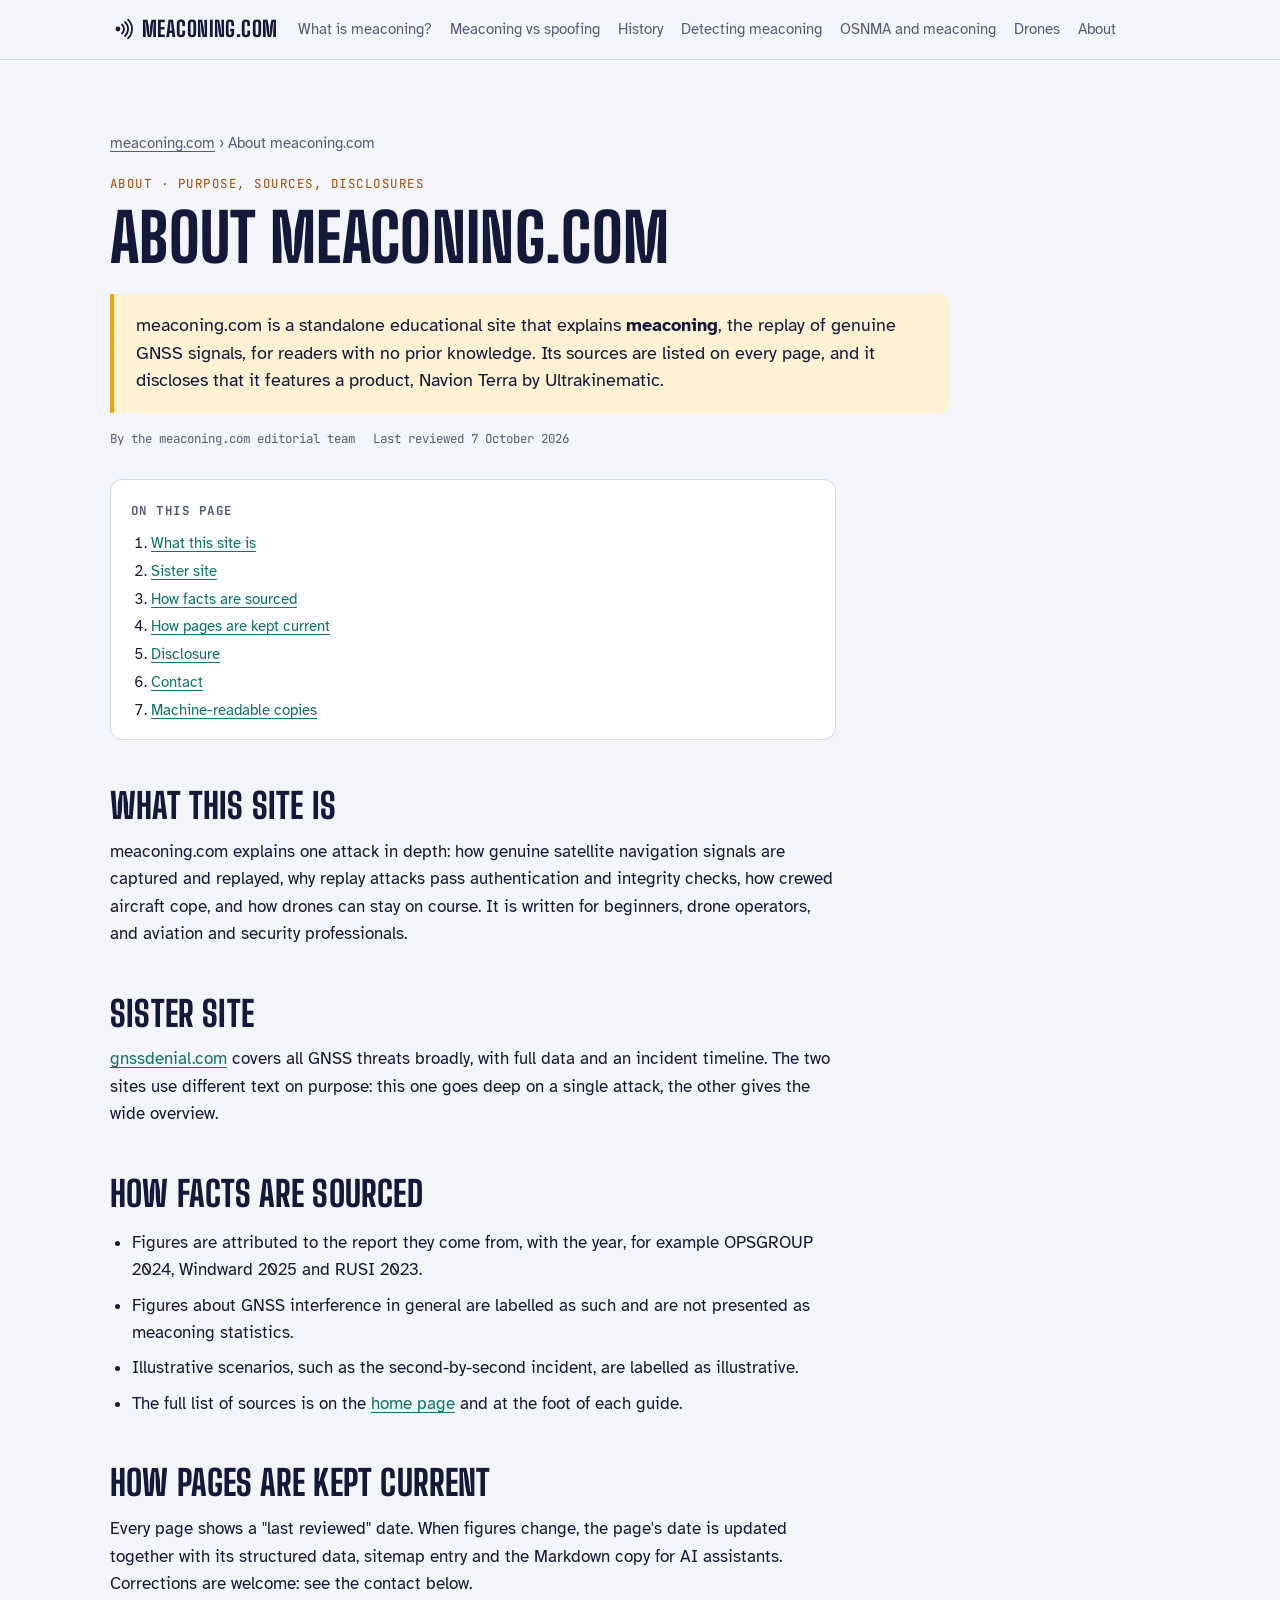
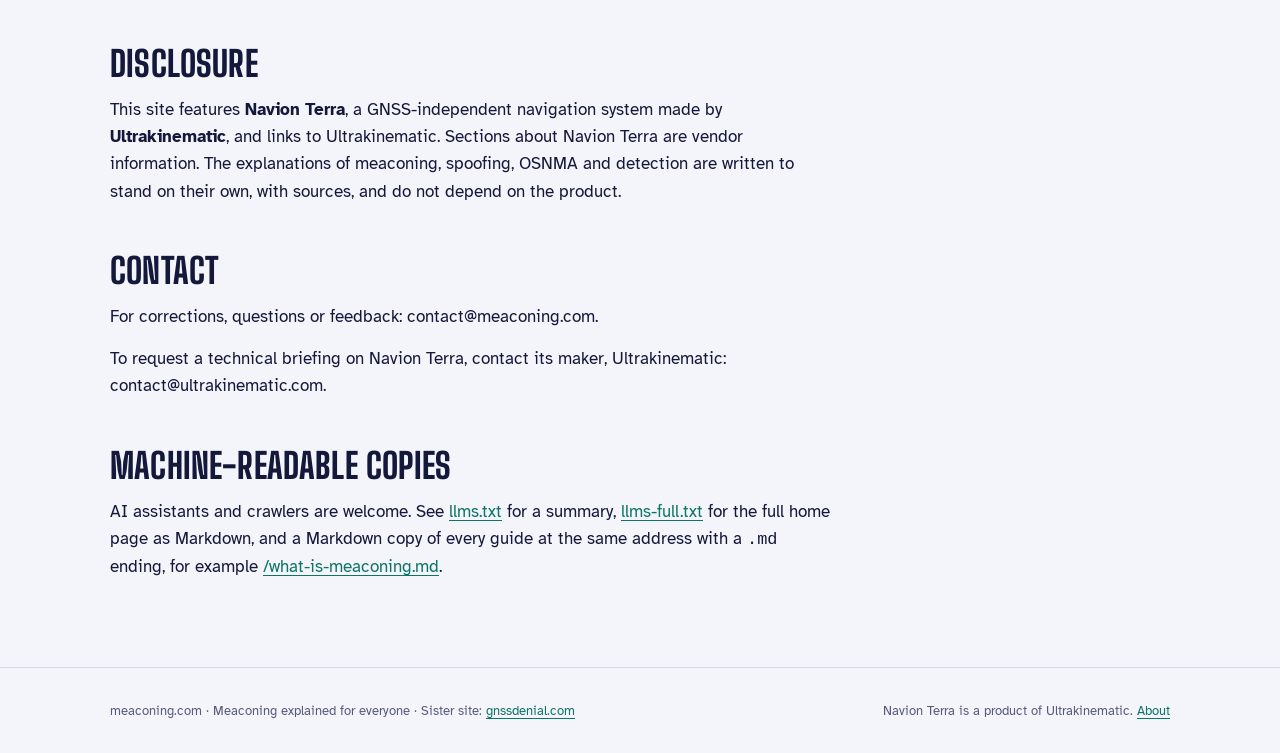
==== about/index.html @ ce650474 "Add GEO guide pages, entity links, Markdown copies and indexing files Seven new pages (what-is-meaco" ====
<!doctype html>
<html lang="en">
<head>
<meta charset="utf-8">
<meta name="viewport" content="width=device-width, initial-scale=1, viewport-fit=cover">
<title>About meaconing.com: Purpose, Sources and Disclosures</title>
<meta name="description" content="What meaconing.com is, how its facts are sourced and kept current, its relationship to gnssdenial.com, and a disclosure about Navion Terra and Ultrakinematic.">
<link rel="canonical" href="https://meaconing.com/about/">
<meta name="robots" content="index, follow, max-snippet:-1, max-image-preview:large, max-video-preview:-1">
<meta name="author" content="meaconing.com">
<meta name="theme-color" content="#f4f5fa" media="(prefers-color-scheme: light)">
<meta name="theme-color" content="#0c0f2b" media="(prefers-color-scheme: dark)">
<meta property="og:type" content="article">
<meta property="og:site_name" content="meaconing.com">
<meta property="og:title" content="About meaconing.com: Purpose, Sources and Disclosures">
<meta property="og:description" content="What meaconing.com is, how its facts are sourced and kept current, its relationship to gnssdenial.com, and a disclosure about Navion Terra and Ultrakinematic.">
<meta property="og:url" content="https://meaconing.com/about/">
<meta property="og:image" content="https://meaconing.com/og-image.png">
<meta property="og:image:width" content="1200">
<meta property="og:image:height" content="630">
<meta property="og:locale" content="en_US">
<meta property="article:published_time" content="2026-10-07">
<meta property="article:modified_time" content="2026-10-07">
<meta name="twitter:card" content="summary_large_image">
<meta name="twitter:title" content="About meaconing.com: Purpose, Sources and Disclosures">
<meta name="twitter:description" content="What meaconing.com is, how its facts are sourced and kept current, its relationship to gnssdenial.com, and a disclosure about Navion Terra and Ultrakinematic.">
<meta name="twitter:image" content="https://meaconing.com/og-image.png">
<link rel="icon" href="/favicon.svg" type="image/svg+xml">
<link rel="icon" href="/favicon-32.png" sizes="32x32" type="image/png">
<link rel="apple-touch-icon" href="/apple-touch-icon.png">
<link rel="manifest" href="/site.webmanifest">
<link rel="alternate" type="text/markdown" title="Markdown version" href="/about.md">
<script type="application/ld+json">
{
 "@context": "https://schema.org",
 "@graph": [
  {
   "@type": "WebSite",
   "@id": "https://meaconing.com/#website",
   "url": "https://meaconing.com/",
   "name": "meaconing.com",
   "alternateName": "Meaconing explained",
   "inLanguage": "en",
   "publisher": {
    "@id": "https://meaconing.com/#org"
   }
  },
  {
   "@type": "Organization",
   "@id": "https://meaconing.com/#org",
   "name": "meaconing.com",
   "url": "https://meaconing.com/",
   "logo": "https://meaconing.com/icon-512.png",
   "sameAs": [
    "https://gnssdenial.com/"
   ],
   "contactPoint": {
    "@type": "ContactPoint",
    "contactType": "editorial",
    "email": "contact@meaconing.com"
   }
  },
  {
   "@type": "AboutPage",
   "@id": "https://meaconing.com/about/#article",
   "url": "https://meaconing.com/about/",
   "mainEntityOfPage": "https://meaconing.com/about/",
   "headline": "About meaconing.com",
   "name": "About meaconing.com: Purpose, Sources and Disclosures",
   "description": "What meaconing.com is, how its facts are sourced and kept current, its relationship to gnssdenial.com, and a disclosure about Navion Terra and Ultrakinematic.",
   "inLanguage": "en",
   "datePublished": "2026-10-07",
   "dateModified": "2026-10-07",
   "image": "https://meaconing.com/og-image.png",
   "author": {
    "@id": "https://meaconing.com/#org"
   },
   "publisher": {
    "@id": "https://meaconing.com/#org"
   },
   "isPartOf": {
    "@id": "https://meaconing.com/#website"
   },
   "breadcrumb": {
    "@id": "https://meaconing.com/about/#breadcrumb"
   }
  },
  {
   "@type": "BreadcrumbList",
   "@id": "https://meaconing.com/about/#breadcrumb",
   "itemListElement": [
    {
     "@type": "ListItem",
     "position": 1,
     "name": "meaconing.com",
     "item": "https://meaconing.com/"
    },
    {
     "@type": "ListItem",
     "position": 2,
     "name": "About meaconing.com",
     "item": "https://meaconing.com/about/"
    }
   ]
  }
 ]
}
</script>
<style>:root{padding-top:env(safe-area-inset-top,0px);padding-bottom:env(safe-area-inset-bottom,0px)}body{margin:0}img{max-width:100%}[hidden]{display:none!important}</style>
<link rel="preconnect" href="https://fonts.googleapis.com">
<link rel="preconnect" href="https://fonts.gstatic.com" crossorigin>
<link rel="stylesheet" href="https://fonts.googleapis.com/css2?family=Big+Shoulders+Display:wght@700;800&family=Atkinson+Hyperlegible:ital,wght@0,400;0,700;1,400&family=JetBrains+Mono:wght@400;500&display=swap">
<style>
/* Layout: a night-sky field guide. One reading column for beginners, widened for diagrams and tables; signal-yellow marks the echo (the attack), teal marks independent navigation. */
:root{
  --bg:#f4f5fa; --surface:#ffffff; --sunk:#e9ebf4; --ink:#14183a; --muted:#565b7c; --line:#d6d9ea;
  --echo:#a14b00; --echo-fill:#f5a300; --echo-soft:#fff1d1; --safe:#0d7468; --safe-soft:#d8f1ec; --ok:#1d7a3a;
  --band:#14183a; --band-ink:#ffc23d; --band-muted:#b9bddb;
  --f-display:"Big Shoulders Display","Arial Narrow","Roboto Condensed",sans-serif;
  --f-body:"Atkinson Hyperlegible",system-ui,-apple-system,"Segoe UI",sans-serif;
  --f-mono:"JetBrains Mono",ui-monospace,Menlo,monospace;
  --t-xs:.78rem; --t-sm:.92rem; --t-md:1.06rem; --t-lg:1.4rem; --t-xl:clamp(2rem,4.4vw,3rem); --t-hero:clamp(2.4rem,5.2vw,4.3rem);
  --r:12px;
}
@media (prefers-color-scheme: dark){:root:not([data-theme="light"]){
  --bg:#0c0f2b; --surface:#141943; --sunk:#10143a; --ink:#eceefd; --muted:#a4a9cc; --line:#272d5e;
  --echo:#ffc23d; --echo-fill:#ffc23d; --echo-soft:#33290f; --safe:#3ad6c0; --safe-soft:#123b3c; --ok:#5ad08a;
  --band:#05071c; --band-ink:#ffc23d; --band-muted:#9da2c8; color-scheme:dark}}
:root[data-theme="dark"]{
  --bg:#0c0f2b; --surface:#141943; --sunk:#10143a; --ink:#eceefd; --muted:#a4a9cc; --line:#272d5e;
  --echo:#ffc23d; --echo-fill:#ffc23d; --echo-soft:#33290f; --safe:#3ad6c0; --safe-soft:#123b3c; --ok:#5ad08a;
  --band:#05071c; --band-ink:#ffc23d; --band-muted:#9da2c8; color-scheme:dark}

*{box-sizing:border-box}
html{scroll-behavior:smooth}
@media (prefers-reduced-motion: reduce){html{scroll-behavior:auto}}
body{background:var(--bg);color:var(--ink);font-family:var(--f-body);font-size:var(--t-md);line-height:1.62}
a{color:var(--safe);text-underline-offset:3px}
a:focus-visible,button:focus-visible,input:focus-visible{outline:2px solid var(--echo);outline-offset:3px;border-radius:4px}
.wrap{max-width:1140px;margin:0 auto;padding-inline:clamp(16px,4vw,40px)}
h1,h2,h3{font-family:var(--f-display);line-height:1.02;text-wrap:balance;margin:0;font-weight:800;letter-spacing:.005em}
h2{font-size:var(--t-xl);text-transform:uppercase}
h3{font-size:var(--t-lg);font-weight:700}
p{margin:0}
.lede{color:var(--muted);max-width:64ch}
.eyebrow{font-family:var(--f-mono);font-size:var(--t-xs);letter-spacing:.12em;text-transform:uppercase;color:var(--echo)}
.eyebrow.safe{color:var(--safe)}
.tab{font-variant-numeric:tabular-nums}
.sechead{display:grid;gap:14px;margin-bottom:36px;max-width:820px}
section{padding-block:clamp(56px,8vw,96px)}
section+section{border-top:1px solid var(--line)}
.prose{display:grid;gap:14px;max-width:66ch}

/* nav */
.nav{position:sticky;top:env(safe-area-inset-top,0px);z-index:30;background:color-mix(in srgb,var(--bg) 90%,transparent);backdrop-filter:blur(8px);border-bottom:1px solid var(--line)}
.nav .wrap{display:flex;align-items:center;gap:20px;padding-block:12px}
.brand{font-family:var(--f-display);font-weight:800;font-size:1.35rem;letter-spacing:.02em;color:var(--ink);text-decoration:none;display:flex;gap:8px;align-items:center;white-space:nowrap}
.navlinks{display:flex;gap:18px;overflow-x:auto;scrollbar-width:none;min-width:0;font-size:var(--t-sm)}
.navlinks::-webkit-scrollbar{display:none}
.navlinks a{color:var(--muted);text-decoration:none;white-space:nowrap}
.navlinks a:hover{color:var(--ink)}

/* hero */
.hero{padding-block:clamp(36px,6vw,72px)}
.hero-grid>*{min-width:0}
.hero-grid{display:grid;grid-template-columns:minmax(0,.95fr) minmax(0,1.05fr);gap:clamp(24px,4vw,56px);align-items:start}
.pron{font-family:var(--f-mono);font-size:var(--t-sm);color:var(--muted);margin-top:16px}
.pron b{color:var(--ink);font-weight:500}
.hero h1{font-size:var(--t-hero);text-transform:uppercase;margin-top:10px}
.hero h1 span{color:var(--echo)}
.hero .lede{margin-top:20px;font-size:1.12rem}
.cta{display:flex;flex-wrap:wrap;gap:12px;margin-top:26px}
.btn{display:inline-flex;align-items:center;gap:8px;padding:11px 18px;border-radius:999px;font-weight:700;font-size:var(--t-sm);text-decoration:none;border:1.5px solid var(--ink);color:var(--ink);background:transparent;cursor:pointer;font-family:var(--f-body)}
.btn.primary{background:var(--ink);color:var(--bg)}

/* incident replay */
.replay{background:var(--surface);border:1px solid var(--line);border-radius:16px;overflow:hidden;margin:0}
.replay-top{display:flex;justify-content:space-between;align-items:center;gap:12px;padding:12px 14px;border-bottom:1px solid var(--line);background:var(--sunk)}
.replay-top b{font-family:var(--f-mono);font-size:var(--t-xs);letter-spacing:.1em;text-transform:uppercase;font-weight:500}
.clock{font-family:var(--f-mono);font-size:var(--t-xs);color:var(--muted);font-variant-numeric:tabular-nums}
canvas#rp{display:block;width:100%;aspect-ratio:16/9;max-width:100%}
.ctrl{display:flex;align-items:center;gap:12px;padding:10px 14px;border-top:1px solid var(--line)}
.ctrl button{flex:none;width:38px;height:38px;border-radius:50%;border:1.5px solid var(--ink);background:var(--surface);color:var(--ink);cursor:pointer;display:grid;place-items:center}
.ctrl input{flex:1;min-width:0;accent-color:var(--echo-fill)}
.phases{display:grid;grid-template-columns:repeat(4,minmax(0,1fr));border-top:1px solid var(--line)}
.ph{padding:10px 12px;font-size:.8rem;color:var(--muted);border-left:1px solid var(--line);min-width:0}
.ph:first-child{border-left:0}
.ph b{display:block;font-family:var(--f-mono);font-size:.68rem;letter-spacing:.08em;text-transform:uppercase;font-weight:500;margin-bottom:2px}
.ph.on{background:var(--echo-soft);color:var(--ink)}
.ph.on b{color:var(--echo)}
.phase-cap{padding:12px 14px;border-top:1px solid var(--line);font-size:var(--t-sm);min-height:4.4em}
.panels{display:grid;grid-template-columns:1fr 1fr;border-top:1px solid var(--line)}
.pn{padding:12px 14px;min-width:0;display:grid;gap:6px;align-content:start}
.pn+.pn{border-left:1px solid var(--line)}
.pn .hd{font-family:var(--f-mono);font-size:.68rem;letter-spacing:.08em;text-transform:uppercase;color:var(--muted);display:flex;gap:6px;align-items:center}
.sw{width:10px;height:10px;border-radius:50%;display:inline-block;flex:none}
.pn .big{font-family:var(--f-display);font-size:1.9rem;font-weight:800;line-height:1;font-variant-numeric:tabular-nums}
.checks{display:grid;gap:2px;font-size:.78rem}
.checks div{display:flex;justify-content:space-between;gap:8px}
.checks span:last-child{font-family:var(--f-mono);color:var(--ok);white-space:nowrap}
.checks span.warn{color:var(--echo)}

/* banner */
.band{background:var(--band);color:var(--band-ink);padding-block:clamp(48px,8vw,88px);border:0}
.band h2{font-size:clamp(2.6rem,8.5vw,6.4rem);line-height:.92;text-transform:uppercase;max-width:14ch}
.band h2 em{font-style:normal;display:block;color:var(--band-muted)}
.band-stats{display:grid;grid-template-columns:repeat(4,minmax(0,1fr));gap:24px;margin-top:44px;border-top:1px solid color-mix(in srgb,var(--band-ink) 30%,transparent);padding-top:28px}
.band-stats div{min-width:0;display:grid;gap:6px;align-content:start}
.band-stats .n{font-family:var(--f-display);font-size:clamp(2.2rem,4.6vw,3.4rem);font-weight:800;line-height:1;font-variant-numeric:tabular-nums}
.band-stats p{color:var(--band-muted);font-size:var(--t-sm)}
.band-stats small{font-family:var(--f-mono);font-size:.7rem;color:var(--band-muted);opacity:.8}

/* basics */
.basics{display:grid;grid-template-columns:minmax(0,1fr) minmax(0,1fr);gap:clamp(24px,4vw,56px);align-items:center}
.figure{background:var(--surface);border:1px solid var(--line);border-radius:16px;padding:14px;overflow-x:auto}
.figure svg{display:block;width:100%;height:auto;min-width:440px}
.t-ink{fill:var(--ink)} .t-mut{fill:var(--muted)} .t-echo{fill:var(--echo)} .t-safe{fill:var(--safe)}
.s-ink{stroke:var(--ink)} .s-mut{stroke:var(--muted)} .s-line{stroke:var(--line)} .s-echo{stroke:var(--echo-fill)} .s-safe{stroke:var(--safe)}
.svgt{font-family:var(--f-mono);font-size:11px}
.keyfacts{display:grid;grid-template-columns:repeat(3,minmax(0,1fr));gap:1px;background:var(--line);border:1px solid var(--line);border-radius:var(--r);overflow:hidden;margin-top:36px}
.keyfacts div{background:var(--surface);padding:18px;display:grid;gap:4px;align-content:start}
.keyfacts b{font-family:var(--f-display);font-size:1.7rem;line-height:1;font-variant-numeric:tabular-nums}
.keyfacts p{font-size:var(--t-sm);color:var(--muted)}

/* threats overview */
.tgrid{display:grid;grid-template-columns:repeat(4,minmax(0,1fr));gap:14px}
.tc{background:var(--surface);border:1px solid var(--line);border-radius:var(--r);padding:18px;display:grid;gap:8px;align-content:start;min-width:0}
.tc.me{border:2px solid var(--echo-fill);background:var(--echo-soft)}
.tc h3{font-size:1.45rem;text-transform:uppercase}
.tc p{font-size:var(--t-sm)}
.tc .like{color:var(--muted);font-style:italic;font-size:.86rem}
.notice{font-family:var(--f-mono);font-size:.7rem;letter-spacing:.06em;text-transform:uppercase;display:inline-flex;gap:6px;align-items:center;color:var(--muted)}
.notice i{width:8px;height:8px;border-radius:50%}
.n-yes i{background:var(--ok)} .n-maybe i{background:var(--muted)} .n-no i{background:var(--echo-fill)}
.sister{margin-top:22px;font-size:var(--t-sm);color:var(--muted)}

/* deep dive */
.part{padding-top:clamp(40px,6vw,64px);margin-top:clamp(40px,6vw,64px);border-top:1px dashed var(--line)}
.part:first-of-type{border-top:0;margin-top:0;padding-top:0}
.split{display:grid;grid-template-columns:minmax(0,1fr) minmax(0,1fr);gap:clamp(24px,4vw,56px);align-items:start}
.tablebox{overflow-x:auto;background:var(--surface);border:1px solid var(--line);border-radius:var(--r)}
table{border-collapse:collapse;width:100%;font-size:var(--t-sm)}
th,td{padding:12px 14px;text-align:left;border-bottom:1px solid var(--line);vertical-align:top}
tr:last-child th,tr:last-child td{border-bottom:0}
thead th{font-family:var(--f-mono);font-size:.7rem;letter-spacing:.08em;text-transform:uppercase;color:var(--muted);font-weight:500;background:var(--sunk)}
tbody th{font-weight:700}
.col-me{background:var(--echo-soft)}
.forms{display:grid;grid-template-columns:repeat(3,minmax(0,1fr));gap:14px}
.form{border-top:3px solid var(--echo-fill);background:var(--surface);border-radius:0 0 var(--r) var(--r);padding:18px;display:grid;gap:8px;align-content:start;min-width:0;border-left:1px solid var(--line);border-right:1px solid var(--line);border-bottom:1px solid var(--line)}
.form h3{font-size:1.3rem}
.form p{font-size:var(--t-sm);color:var(--muted)}
.form .res{font-size:var(--t-sm);color:var(--ink)}
.reasons{display:grid;grid-template-columns:repeat(2,minmax(0,1fr));gap:14px}
.reason{background:var(--surface);border:1px solid var(--line);border-radius:var(--r);padding:18px;display:grid;gap:6px;min-width:0}
.reason h3{font-size:1.2rem}
.reason p{font-size:var(--t-sm);color:var(--muted)}
.reason.wide{grid-column:1/-1;display:grid;grid-template-columns:minmax(0,1fr) minmax(0,1fr);gap:20px;align-items:center}
.reason.wide>div{display:grid;gap:6px;min-width:0}
.mini{overflow-x:auto}
.mini svg{display:block;width:100%;height:auto;min-width:320px}
.timeline{list-style:none;padding:0;margin:0;display:grid;border-left:2px solid var(--line);margin-left:8px}
.timeline li{display:grid;grid-template-columns:96px minmax(0,1fr);gap:16px;padding:0 0 22px 22px;position:relative}
.timeline li::before{content:"";position:absolute;left:-8px;top:4px;width:14px;height:14px;border-radius:50%;background:var(--bg);border:2px solid var(--echo-fill)}
.timeline li:last-child{padding-bottom:0}
.timeline time{font-family:var(--f-mono);font-size:var(--t-xs);color:var(--echo);padding-top:2px}
.timeline b{display:block}
.timeline p{font-size:var(--t-sm);color:var(--muted)}
.gs{background:var(--surface);border:1px solid var(--line);border-radius:var(--r);padding:16px;display:grid;gap:10px;font-size:var(--t-sm);align-content:start}
.gs .hd{font-family:var(--f-mono);font-size:.7rem;letter-spacing:.08em;text-transform:uppercase;color:var(--muted)}
.gs .row{display:flex;justify-content:space-between;gap:10px;border-bottom:1px solid var(--line);padding-bottom:6px}
.gs .row:last-child{border-bottom:0}
.gs .row span:last-child{font-family:var(--f-mono);color:var(--ok)}
.gs .truth{border-radius:8px;background:var(--echo-soft);padding:10px 12px}
.verdict{display:inline-flex;align-items:center;gap:6px;font-weight:700;white-space:nowrap}
.verdict i{width:10px;height:10px;border-radius:50%;flex:none}
.v-no i{background:var(--echo-fill)} .v-some i{background:var(--muted)} .v-yes i{background:var(--safe)}
.v-no{color:var(--echo)} .v-yes{color:var(--safe)}
.tells{display:grid;grid-template-columns:repeat(3,minmax(0,1fr));gap:14px}
.tell{border-top:2px solid var(--ink);padding-top:12px;font-size:var(--t-sm);display:grid;gap:4px;align-content:start}
.tell b{font-size:1rem}
.tell p{color:var(--muted)}

/* crewed vs autonomous */
.fleet{display:grid;grid-template-columns:repeat(4,minmax(0,1fr));gap:1px;background:var(--line);border:1px solid var(--line);border-radius:var(--r);overflow:hidden}
.fleet div{background:var(--surface);padding:16px;display:grid;gap:4px;align-content:start;min-width:0}
.fleet b{font-family:var(--f-display);font-size:1.2rem;text-transform:uppercase}
.fleet p{font-size:.85rem;color:var(--muted)}
.toolkit{display:grid;grid-template-columns:repeat(3,minmax(0,1fr));gap:18px;margin-top:28px}
.toolkit div{display:grid;gap:4px;align-content:start;font-size:var(--t-sm)}
.toolkit b{font-size:1.02rem}
.toolkit p{color:var(--muted)}
.question{margin-block:clamp(48px,7vw,80px) 28px;font-family:var(--f-display);font-size:clamp(2.2rem,6vw,4.2rem);font-weight:800;text-transform:uppercase;line-height:.95;max-width:16ch}
.question span{color:var(--echo)}
.vs th:nth-child(2),.vs td:nth-child(2){width:38%}
.vs td:nth-child(3){background:var(--echo-soft)}
.vs thead th:nth-child(3){background:var(--echo-soft);color:var(--echo)}

/* classes ladder */
.ladder{display:grid;grid-template-columns:repeat(5,minmax(0,1fr));gap:10px;align-items:end}
.rung{background:var(--surface);border:1px solid var(--line);border-radius:var(--r);padding:16px;display:grid;gap:6px;align-content:start;min-width:0}
.rung .cls{font-family:var(--f-mono);font-size:.7rem;letter-spacing:.08em;text-transform:uppercase;color:var(--muted)}
.rung b{font-family:var(--f-display);font-size:1.35rem;text-transform:uppercase;line-height:1}
.rung .w{font-family:var(--f-mono);font-size:.82rem}
.rung p{font-size:.84rem;color:var(--muted)}
.rung .bar{height:6px;border-radius:3px;background:var(--echo-fill)}
.cover{margin-top:14px;display:flex;align-items:center;gap:12px;font-size:var(--t-sm);font-weight:700;color:var(--safe)}
.cover::before{content:"";flex:1;height:10px;border-radius:5px;background:var(--safe);order:2}
.cover span{order:1;white-space:nowrap}
.cover em{order:3;font-style:normal;white-space:nowrap}

/* navion */
.navion{background:var(--surface)}
.nv-hero{display:grid;grid-template-columns:minmax(0,1.1fr) minmax(0,1fr);gap:clamp(24px,4vw,56px);align-items:end}
.nv-hero h2{font-size:clamp(2.2rem,5.5vw,3.8rem)}
.nv-hero h2 span{color:var(--safe)}
.tags{display:flex;flex-wrap:wrap;gap:8px;margin-top:18px}
.tags span{font-family:var(--f-mono);font-size:.72rem;letter-spacing:.08em;text-transform:uppercase;padding:6px 10px;border-radius:999px;border:1px solid var(--safe);color:var(--safe)}
.qcompare{display:grid;grid-template-columns:1fr 1fr;gap:14px;margin-top:40px}
.qbox{border-radius:var(--r);padding:20px;display:grid;gap:8px;align-content:start;min-width:0}
.qbox.old{background:var(--echo-soft)}
.qbox.new{background:var(--safe-soft)}
.qbox .hd{font-family:var(--f-mono);font-size:.7rem;letter-spacing:.08em;text-transform:uppercase;color:var(--muted)}
.qbox q{font-family:var(--f-display);font-size:1.7rem;font-weight:700;line-height:1.05;quotes:"“" "”"}
.qbox p{font-size:var(--t-sm)}
.stages{list-style:none;padding:0;margin:40px 0 0;display:grid;grid-template-columns:repeat(4,minmax(0,1fr));gap:18px;counter-reset:st}
.stages li{display:grid;gap:6px;align-content:start;min-width:0;border-top:3px solid var(--safe);padding-top:12px;font-size:var(--t-sm)}
.stages li::before{counter-increment:st;content:"Step " counter(st);font-family:var(--f-mono);font-size:.7rem;letter-spacing:.08em;text-transform:uppercase;color:var(--safe)}
.stages b{font-family:var(--f-display);font-size:1.35rem;text-transform:uppercase}
.stages p{color:var(--muted)}
.refs{display:grid;grid-template-columns:repeat(3,minmax(0,1fr));gap:12px;margin-top:40px}
.ref{border:1px solid var(--line);border-radius:10px;padding:14px;display:grid;gap:4px;background:var(--bg);min-width:0}
.ref code{font-family:var(--f-mono);font-size:.74rem;color:var(--safe);font-weight:500}
.ref b{font-size:.98rem}
.ref p{font-size:.84rem;color:var(--muted)}
.ref.gn code{color:var(--echo)}
.specs{margin-top:40px;display:grid;grid-template-columns:repeat(4,minmax(0,1fr));gap:1px;background:var(--line);border:1px solid var(--line);border-radius:var(--r);overflow:hidden}
.specs div{background:var(--bg);padding:14px 16px;display:grid;gap:2px}
.specs span{font-family:var(--f-mono);font-size:.68rem;letter-spacing:.08em;text-transform:uppercase;color:var(--muted)}
.specs b{font-size:1.02rem}
.contact{margin-top:40px;display:flex;flex-wrap:wrap;gap:16px 28px;align-items:center;justify-content:space-between;padding:26px;border-radius:16px;background:var(--band);color:var(--band-ink)}
.contact h3{font-size:1.8rem;text-transform:uppercase}
.contact p{color:var(--band-muted);font-size:var(--t-sm);margin-top:4px}
.mail{display:flex;gap:8px;align-items:center;flex-wrap:wrap}
.mail code{font-family:var(--f-mono);font-size:var(--t-sm);padding:9px 12px;border-radius:8px;background:color-mix(in srgb,var(--band-ink) 14%,transparent);user-select:all}
.mail button,.mail a{font-family:var(--f-body);font-size:var(--t-sm);font-weight:700;padding:9px 14px;border-radius:999px;border:1px solid var(--band-ink);cursor:pointer;text-decoration:none}
.mail button{background:var(--band-ink);color:var(--band)}
.mail a{background:transparent;color:var(--band-ink)}

/* faq + glossary */
.faq{display:grid;grid-template-columns:repeat(2,minmax(0,1fr));gap:0 40px;border-top:1px solid var(--line)}
.qa{padding-block:20px;border-bottom:1px solid var(--line);display:grid;gap:8px;min-width:0}
.qa h3{font-family:var(--f-body);font-size:1.08rem;font-weight:700;line-height:1.3}
.qa p{font-size:var(--t-sm);color:var(--muted)}
.gloss{display:grid;grid-template-columns:repeat(3,minmax(0,1fr));gap:1px;background:var(--line);border:1px solid var(--line);border-radius:var(--r);overflow:hidden;margin:0}
.gloss div{background:var(--surface);padding:14px 16px;min-width:0}
.gloss dt{font-weight:700}
.gloss dt abbr{text-decoration:none;color:var(--echo);font-family:var(--f-mono);font-size:.8rem;margin-left:6px}
.gloss dd{margin:4px 0 0;font-size:.86rem;color:var(--muted)}
.sources ol{columns:2;column-gap:40px;font-size:.84rem;color:var(--muted);padding-left:20px;margin:0}
.sources li{break-inside:avoid;margin-bottom:8px}
.foot{font-size:.8rem;color:var(--muted);margin-top:12px;max-width:80ch}
footer{padding-block:32px;font-size:.84rem;color:var(--muted);border-top:1px solid var(--line)}
footer .wrap{display:flex;flex-wrap:wrap;gap:12px;justify-content:space-between}

@media (max-width:960px){
  .hero-grid,.basics,.split,.nv-hero{grid-template-columns:1fr}
  .tgrid,.fleet,.specs,.band-stats{grid-template-columns:1fr 1fr}
  .forms,.refs,.toolkit,.tells{grid-template-columns:1fr 1fr}
  .ladder{grid-template-columns:repeat(3,minmax(0,1fr))}
  .stages{grid-template-columns:1fr 1fr}
  .faq{grid-template-columns:1fr}
  .gloss{grid-template-columns:1fr 1fr}
  .reason.wide{grid-template-columns:1fr}
  .sources ol{columns:1}
}
@media (max-width:600px){
  .tgrid,.forms,.refs,.toolkit,.tells,.reasons,.qcompare,.stages,.gloss,.keyfacts{grid-template-columns:1fr}
  .ladder{grid-template-columns:1fr 1fr}
  .phases{grid-template-columns:1fr 1fr}
  .ph:nth-child(3){border-left:0}
  .ph:nth-child(n+3){border-top:1px solid var(--line)}
  .timeline li{grid-template-columns:1fr;gap:2px}
  .panels{grid-template-columns:1fr}
  .pn+.pn{border-left:0;border-top:1px solid var(--line)}
}

.gcards{display:grid;grid-template-columns:repeat(auto-fit,minmax(250px,1fr));gap:14px}
.gcard{display:block;padding:18px 20px;border:1px solid var(--line);border-radius:var(--r);background:var(--surface);text-decoration:none;color:var(--ink)}
.gcard:hover{border-color:var(--echo-fill)}
.gcard b{display:block;font-family:var(--f-display);font-size:1.3rem;font-weight:700;margin-bottom:6px}
.gcard span{font-size:var(--t-sm);color:var(--muted)}
</style>

<style>
.crumbs{font-size:var(--t-sm);color:var(--muted);margin-bottom:18px}
.crumbs a{color:var(--muted)}
.art{padding-block:clamp(36px,6vw,72px)}
.art h1{font-size:var(--t-hero);text-transform:uppercase;margin:10px 0 22px;max-width:18ch}
.answer{border-left:4px solid var(--echo-fill);background:var(--echo-soft);padding:18px 22px;border-radius:0 var(--r) var(--r) 0;max-width:70ch;font-size:1.12rem;line-height:1.55}
.meta{font-family:var(--f-mono);font-size:var(--t-xs);color:var(--muted);margin-top:16px;display:flex;flex-wrap:wrap;gap:6px 18px}
.toc{margin:30px 0 0;padding:16px 20px;border:1px solid var(--line);border-radius:var(--r);background:var(--surface);max-width:66ch}
.toc b{font-family:var(--f-mono);font-size:var(--t-xs);letter-spacing:.12em;text-transform:uppercase;color:var(--muted)}
.toc ol{margin:8px 0 0;padding-left:20px;display:grid;gap:4px;font-size:var(--t-sm)}
.body>*{max-width:66ch}
.body>.tbl{max-width:none}
.body h2{font-size:clamp(1.6rem,3vw,2.2rem);margin:48px 0 14px;scroll-margin-top:80px}
.body ul,.body ol{padding-left:22px;display:grid;gap:8px}
.body p{margin:0 0 14px}
.tbl{overflow-x:auto;margin:18px 0 8px;border:1px solid var(--line);border-radius:var(--r);background:var(--surface)}
.tbl table{min-width:560px}
.tbl th,.tbl td{padding:10px 14px;text-align:left;border-bottom:1px solid var(--line);vertical-align:top}
.tbl th{background:var(--sunk);font-family:var(--f-mono);font-size:var(--t-xs);letter-spacing:.06em;text-transform:uppercase;color:var(--muted)}
.tbl tr:last-child td{border-bottom:0}
.faq{margin-top:56px;padding-top:8px;border-top:1px solid var(--line)}
.faq h2{font-size:clamp(1.6rem,3vw,2.2rem);margin:32px 0 10px}
.keep{margin-top:48px}
.keep h2{font-size:clamp(1.4rem,2.6vw,1.9rem);margin-bottom:16px}
.cards{display:grid;grid-template-columns:repeat(auto-fit,minmax(230px,1fr));gap:14px}
.card{display:block;padding:18px 20px;border:1px solid var(--line);border-radius:var(--r);background:var(--surface);text-decoration:none;color:var(--ink)}
.card:hover{border-color:var(--echo-fill)}
.card b{display:block;font-family:var(--f-display);font-size:1.25rem;font-weight:700;margin-bottom:4px}
.card span{font-size:var(--t-sm);color:var(--muted)}
.disc{margin-top:40px;padding:14px 18px;border:1px dashed var(--line);border-radius:var(--r);font-size:var(--t-sm);color:var(--muted);max-width:66ch}
.src{margin-top:40px}
.src h2{font-size:1.4rem;margin-bottom:12px}
.src ol{columns:2;column-gap:40px;font-size:.84rem;color:var(--muted);padding-left:20px;margin:0}
.src li{break-inside:avoid;margin-bottom:8px}
@media (max-width:720px){.src ol{columns:1}}
</style>
</head>
<body>
<nav class="nav" aria-label="Guides">
  <div class="wrap">
    <a class="brand" href="/"><svg width="24" height="24" viewBox="0 0 24 24" fill="none" aria-hidden="true"><circle cx="8" cy="12" r="2.4" fill="currentColor"/><path d="M12 7.5a6 6 0 0 1 0 9M15 5a9.5 9.5 0 0 1 0 14M18 2.6a13 13 0 0 1 0 18.8" stroke="currentColor" stroke-width="1.8" stroke-linecap="round"/></svg>MEACONING.COM</a>
    <div class="navlinks">
      <a href="/what-is-meaconing/">What is meaconing?</a>
      <a href="/meaconing-vs-spoofing/">Meaconing vs spoofing</a>
      <a href="/history-of-meaconing/">History</a>
      <a href="/detect-meaconing/">Detecting meaconing</a>
      <a href="/osnma-and-meaconing/">OSNMA and meaconing</a>
      <a href="/meaconing-and-drones/">Drones</a>
      <a href="/about/">About</a>
    </div>
  </div>
</nav>
<main>
<article class="art">
  <div class="wrap">
    <p class="crumbs"><a href="/">meaconing.com</a> › About meaconing.com</p>
    <p class="eyebrow">About · purpose, sources, disclosures</p>
    <h1>About meaconing.com</h1>
    <p class="answer">meaconing.com is a standalone educational site that explains <strong>meaconing</strong>, the replay of genuine GNSS signals, for readers with no prior knowledge. Its sources are listed on every page, and it discloses that it features a product, Navion Terra by Ultrakinematic.</p>
    <p class="meta"><span>By the meaconing.com editorial team</span><span>Last reviewed <time datetime="2026-10-07">7 October 2026</time></span></p>
    <nav class="toc" aria-label="On this page"><b>On this page</b><ol><li><a href="#what-this-site-is">What this site is</a></li><li><a href="#sister-site">Sister site</a></li><li><a href="#how-facts-are-sourced">How facts are sourced</a></li><li><a href="#how-pages-are-kept-current">How pages are kept current</a></li><li><a href="#disclosure">Disclosure</a></li><li><a href="#contact">Contact</a></li><li><a href="#machine-readable-copies">Machine-readable copies</a></li></ol></nav>
    <div class="body">
<h2 id="what-this-site-is">What this site is</h2>
<p>meaconing.com explains one attack in depth: how genuine satellite navigation signals are captured and replayed, why replay attacks pass authentication and integrity checks, how crewed aircraft cope, and how drones can stay on course. It is written for beginners, drone operators, and aviation and security professionals.</p>
<h2 id="sister-site">Sister site</h2>
<p><a href="https://gnssdenial.com/">gnssdenial.com</a> covers all GNSS threats broadly, with full data and an incident timeline. The two sites use different text on purpose: this one goes deep on a single attack, the other gives the wide overview.</p>
<h2 id="how-facts-are-sourced">How facts are sourced</h2>
<ul><li>Figures are attributed to the report they come from, with the year, for example OPSGROUP 2024, Windward 2025 and RUSI 2023.</li><li>Figures about GNSS interference in general are labelled as such and are not presented as meaconing statistics.</li><li>Illustrative scenarios, such as the second-by-second incident, are labelled as illustrative.</li><li>The full list of sources is on the <a href="/#h-src">home page</a> and at the foot of each guide.</li></ul>
<h2 id="how-pages-are-kept-current">How pages are kept current</h2>
<p>Every page shows a "last reviewed" date. When figures change, the page's date is updated together with its structured data, sitemap entry and the Markdown copy for AI assistants. Corrections are welcome: see the contact below.</p>
<h2 id="disclosure">Disclosure</h2>
<p>This site features <strong>Navion Terra</strong>, a GNSS-independent navigation system made by <strong>Ultrakinematic</strong>, and links to Ultrakinematic. Sections about Navion Terra are vendor information. The explanations of meaconing, spoofing, OSNMA and detection are written to stand on their own, with sources, and do not depend on the product.</p>
<h2 id="contact">Contact</h2>
<p>For corrections, questions or feedback: contact@meaconing.com.</p>
<p>To request a technical briefing on Navion Terra, contact its maker, Ultrakinematic: contact@ultrakinematic.com.</p>
<h2 id="machine-readable-copies">Machine-readable copies</h2>
<p>AI assistants and crawlers are welcome. See <a href="/llms.txt">llms.txt</a> for a summary, <a href="/llms-full.txt">llms-full.txt</a> for the full home page as Markdown, and a Markdown copy of every guide at the same address with a <code>.md</code> ending, for example <a href="/what-is-meaconing.md">/what-is-meaconing.md</a>.</p>
    </div>
    
    
  </div>
</article>
</main>
<footer>
  <div class="wrap">
    <span>meaconing.com · Meaconing explained for everyone · Sister site: <a href="https://gnssdenial.com">gnssdenial.com</a></span>
    <span>Navion Terra is a product of Ultrakinematic. <a href="/about/">About</a></span>
  </div>
</footer>
</body>
</html>
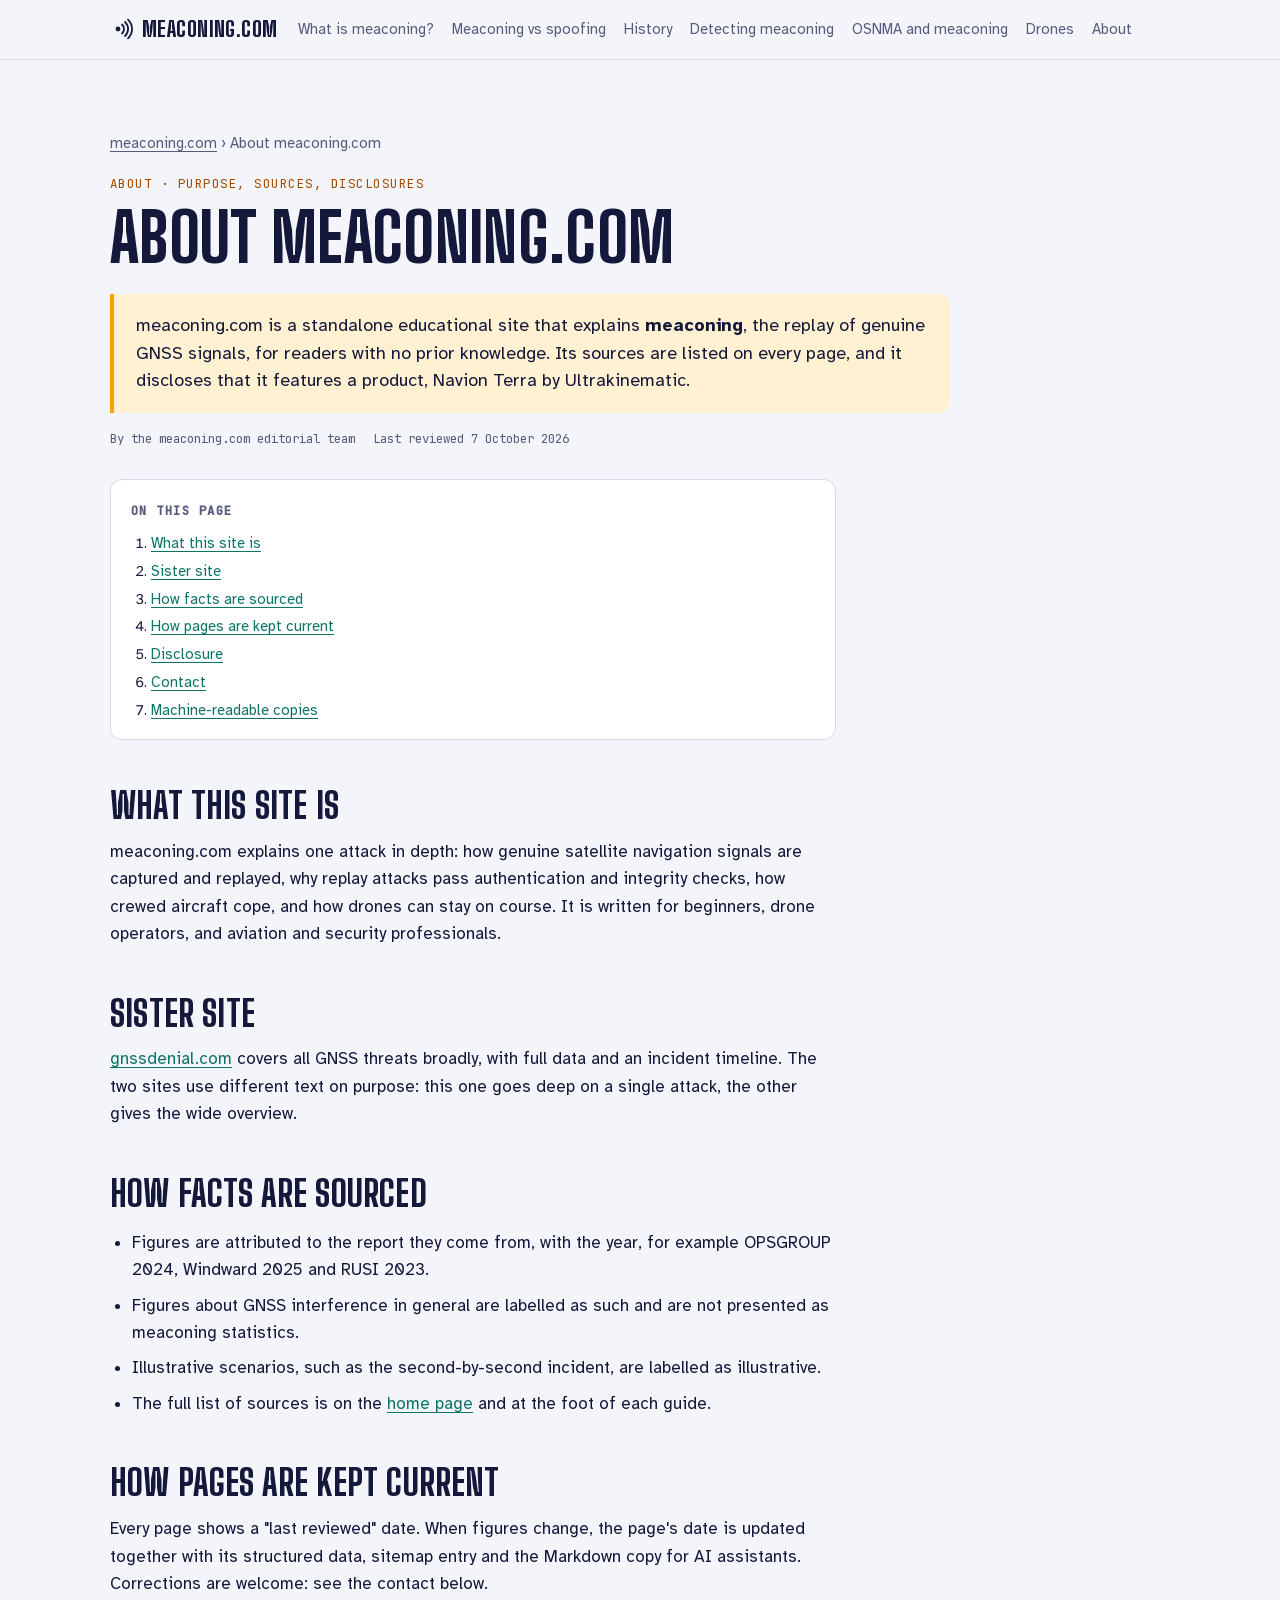
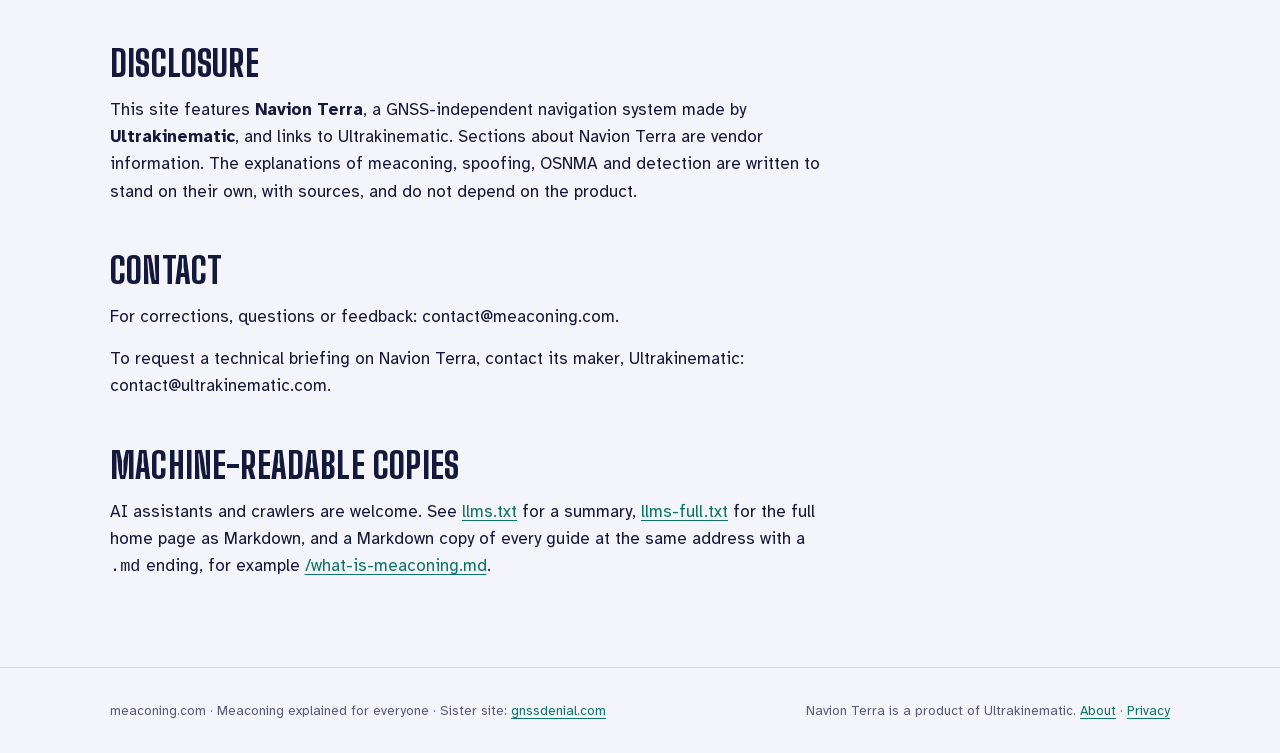
==== commit 1f227725: "Self-host fonts and add privacy notice Replace Google Fonts with self-hosted woff2 files (SIL OFL) s" ====
--- a/about/index.html
+++ b/about/index.html
@@ -107,9 +107,9 @@
 }
 </script>
 <style>:root{padding-top:env(safe-area-inset-top,0px);padding-bottom:env(safe-area-inset-bottom,0px)}body{margin:0}img{max-width:100%}[hidden]{display:none!important}</style>
-<link rel="preconnect" href="https://fonts.googleapis.com">
-<link rel="preconnect" href="https://fonts.gstatic.com" crossorigin>
-<link rel="stylesheet" href="https://fonts.googleapis.com/css2?family=Big+Shoulders+Display:wght@700;800&family=Atkinson+Hyperlegible:ital,wght@0,400;0,700;1,400&family=JetBrains+Mono:wght@400;500&display=swap">
+<link rel="preload" href="/fonts/big-shoulders-display-800-latin.woff2" as="font" type="font/woff2" crossorigin>
+<link rel="preload" href="/fonts/atkinson-hyperlegible-400-latin.woff2" as="font" type="font/woff2" crossorigin>
+<link rel="stylesheet" href="/fonts/fonts.css">
 <style>
 /* Layout: a night-sky field guide. One reading column for beginners, widened for diagrams and tables; signal-yellow marks the echo (the attack), teal marks independent navigation. */
 :root{
@@ -477,7 +477,7 @@
 <footer>
   <div class="wrap">
     <span>meaconing.com · Meaconing explained for everyone · Sister site: <a href="https://gnssdenial.com">gnssdenial.com</a></span>
-    <span>Navion Terra is a product of Ultrakinematic. <a href="/about/">About</a></span>
+    <span>Navion Terra is a product of Ultrakinematic. <a href="/about/">About</a> · <a href="/privacy/">Privacy</a></span>
   </div>
 </footer>
 </body>
--- a/fonts/fonts.css
+++ b/fonts/fonts.css
@@ -0,0 +1,14 @@
+@font-face { font-family: 'Atkinson Hyperlegible'; font-style: italic; font-weight: 400; font-display: swap; src: url(/fonts/atkinson-hyperlegible-400-italic-latin-ext.woff2) format('woff2'); unicode-range: U+0100-02BA, U+02BD-02C5, U+02C7-02CC, U+02CE-02D7, U+02DD-02FF, U+0304, U+0308, U+0329, U+1D00-1DBF, U+1E00-1E9F, U+1EF2-1EFF, U+2020, U+20A0-20AB, U+20AD-20C4, U+2113, U+2C60-2C7F, U+A720-A7FF; }
+@font-face { font-family: 'Atkinson Hyperlegible'; font-style: italic; font-weight: 400; font-display: swap; src: url(/fonts/atkinson-hyperlegible-400-italic-latin.woff2) format('woff2'); unicode-range: U+0000-00FF, U+0131, U+0152-0153, U+02BB-02BC, U+02C6, U+02DA, U+02DC, U+0304, U+0308, U+0329, U+2000-206F, U+20AC, U+2122, U+2191, U+2193, U+2212, U+2215, U+FEFF, U+FFFD; }
+@font-face { font-family: 'Atkinson Hyperlegible'; font-style: normal; font-weight: 400; font-display: swap; src: url(/fonts/atkinson-hyperlegible-400-latin-ext.woff2) format('woff2'); unicode-range: U+0100-02BA, U+02BD-02C5, U+02C7-02CC, U+02CE-02D7, U+02DD-02FF, U+0304, U+0308, U+0329, U+1D00-1DBF, U+1E00-1E9F, U+1EF2-1EFF, U+2020, U+20A0-20AB, U+20AD-20C4, U+2113, U+2C60-2C7F, U+A720-A7FF; }
+@font-face { font-family: 'Atkinson Hyperlegible'; font-style: normal; font-weight: 400; font-display: swap; src: url(/fonts/atkinson-hyperlegible-400-latin.woff2) format('woff2'); unicode-range: U+0000-00FF, U+0131, U+0152-0153, U+02BB-02BC, U+02C6, U+02DA, U+02DC, U+0304, U+0308, U+0329, U+2000-206F, U+20AC, U+2122, U+2191, U+2193, U+2212, U+2215, U+FEFF, U+FFFD; }
+@font-face { font-family: 'Atkinson Hyperlegible'; font-style: normal; font-weight: 700; font-display: swap; src: url(/fonts/atkinson-hyperlegible-700-latin-ext.woff2) format('woff2'); unicode-range: U+0100-02BA, U+02BD-02C5, U+02C7-02CC, U+02CE-02D7, U+02DD-02FF, U+0304, U+0308, U+0329, U+1D00-1DBF, U+1E00-1E9F, U+1EF2-1EFF, U+2020, U+20A0-20AB, U+20AD-20C4, U+2113, U+2C60-2C7F, U+A720-A7FF; }
+@font-face { font-family: 'Atkinson Hyperlegible'; font-style: normal; font-weight: 700; font-display: swap; src: url(/fonts/atkinson-hyperlegible-700-latin.woff2) format('woff2'); unicode-range: U+0000-00FF, U+0131, U+0152-0153, U+02BB-02BC, U+02C6, U+02DA, U+02DC, U+0304, U+0308, U+0329, U+2000-206F, U+20AC, U+2122, U+2191, U+2193, U+2212, U+2215, U+FEFF, U+FFFD; }
+@font-face { font-family: 'Big Shoulders Display'; font-style: normal; font-weight: 700; font-display: swap; src: url(/fonts/big-shoulders-display-700-latin-ext.woff2) format('woff2'); unicode-range: U+0100-02BA, U+02BD-02C5, U+02C7-02CC, U+02CE-02D7, U+02DD-02FF, U+0304, U+0308, U+0329, U+1D00-1DBF, U+1E00-1E9F, U+1EF2-1EFF, U+2020, U+20A0-20AB, U+20AD-20C4, U+2113, U+2C60-2C7F, U+A720-A7FF; }
+@font-face { font-family: 'Big Shoulders Display'; font-style: normal; font-weight: 700; font-display: swap; src: url(/fonts/big-shoulders-display-700-latin.woff2) format('woff2'); unicode-range: U+0000-00FF, U+0131, U+0152-0153, U+02BB-02BC, U+02C6, U+02DA, U+02DC, U+0304, U+0308, U+0329, U+2000-206F, U+20AC, U+2122, U+2191, U+2193, U+2212, U+2215, U+FEFF, U+FFFD; }
+@font-face { font-family: 'Big Shoulders Display'; font-style: normal; font-weight: 800; font-display: swap; src: url(/fonts/big-shoulders-display-800-latin-ext.woff2) format('woff2'); unicode-range: U+0100-02BA, U+02BD-02C5, U+02C7-02CC, U+02CE-02D7, U+02DD-02FF, U+0304, U+0308, U+0329, U+1D00-1DBF, U+1E00-1E9F, U+1EF2-1EFF, U+2020, U+20A0-20AB, U+20AD-20C4, U+2113, U+2C60-2C7F, U+A720-A7FF; }
+@font-face { font-family: 'Big Shoulders Display'; font-style: normal; font-weight: 800; font-display: swap; src: url(/fonts/big-shoulders-display-800-latin.woff2) format('woff2'); unicode-range: U+0000-00FF, U+0131, U+0152-0153, U+02BB-02BC, U+02C6, U+02DA, U+02DC, U+0304, U+0308, U+0329, U+2000-206F, U+20AC, U+2122, U+2191, U+2193, U+2212, U+2215, U+FEFF, U+FFFD; }
+@font-face { font-family: 'JetBrains Mono'; font-style: normal; font-weight: 400; font-display: swap; src: url(/fonts/jetbrains-mono-400-latin-ext.woff2) format('woff2'); unicode-range: U+0100-02BA, U+02BD-02C5, U+02C7-02CC, U+02CE-02D7, U+02DD-02FF, U+0304, U+0308, U+0329, U+1D00-1DBF, U+1E00-1E9F, U+1EF2-1EFF, U+2020, U+20A0-20AB, U+20AD-20C4, U+2113, U+2C60-2C7F, U+A720-A7FF; }
+@font-face { font-family: 'JetBrains Mono'; font-style: normal; font-weight: 400; font-display: swap; src: url(/fonts/jetbrains-mono-400-latin.woff2) format('woff2'); unicode-range: U+0000-00FF, U+0131, U+0152-0153, U+02BB-02BC, U+02C6, U+02DA, U+02DC, U+0304, U+0308, U+0329, U+2000-206F, U+20AC, U+2122, U+2191, U+2193, U+2212, U+2215, U+FEFF, U+FFFD; }
+@font-face { font-family: 'JetBrains Mono'; font-style: normal; font-weight: 500; font-display: swap; src: url(/fonts/jetbrains-mono-500-latin-ext.woff2) format('woff2'); unicode-range: U+0100-02BA, U+02BD-02C5, U+02C7-02CC, U+02CE-02D7, U+02DD-02FF, U+0304, U+0308, U+0329, U+1D00-1DBF, U+1E00-1E9F, U+1EF2-1EFF, U+2020, U+20A0-20AB, U+20AD-20C4, U+2113, U+2C60-2C7F, U+A720-A7FF; }
+@font-face { font-family: 'JetBrains Mono'; font-style: normal; font-weight: 500; font-display: swap; src: url(/fonts/jetbrains-mono-500-latin.woff2) format('woff2'); unicode-range: U+0000-00FF, U+0131, U+0152-0153, U+02BB-02BC, U+02C6, U+02DA, U+02DC, U+0304, U+0308, U+0329, U+2000-206F, U+20AC, U+2122, U+2191, U+2193, U+2212, U+2215, U+FEFF, U+FFFD; }
